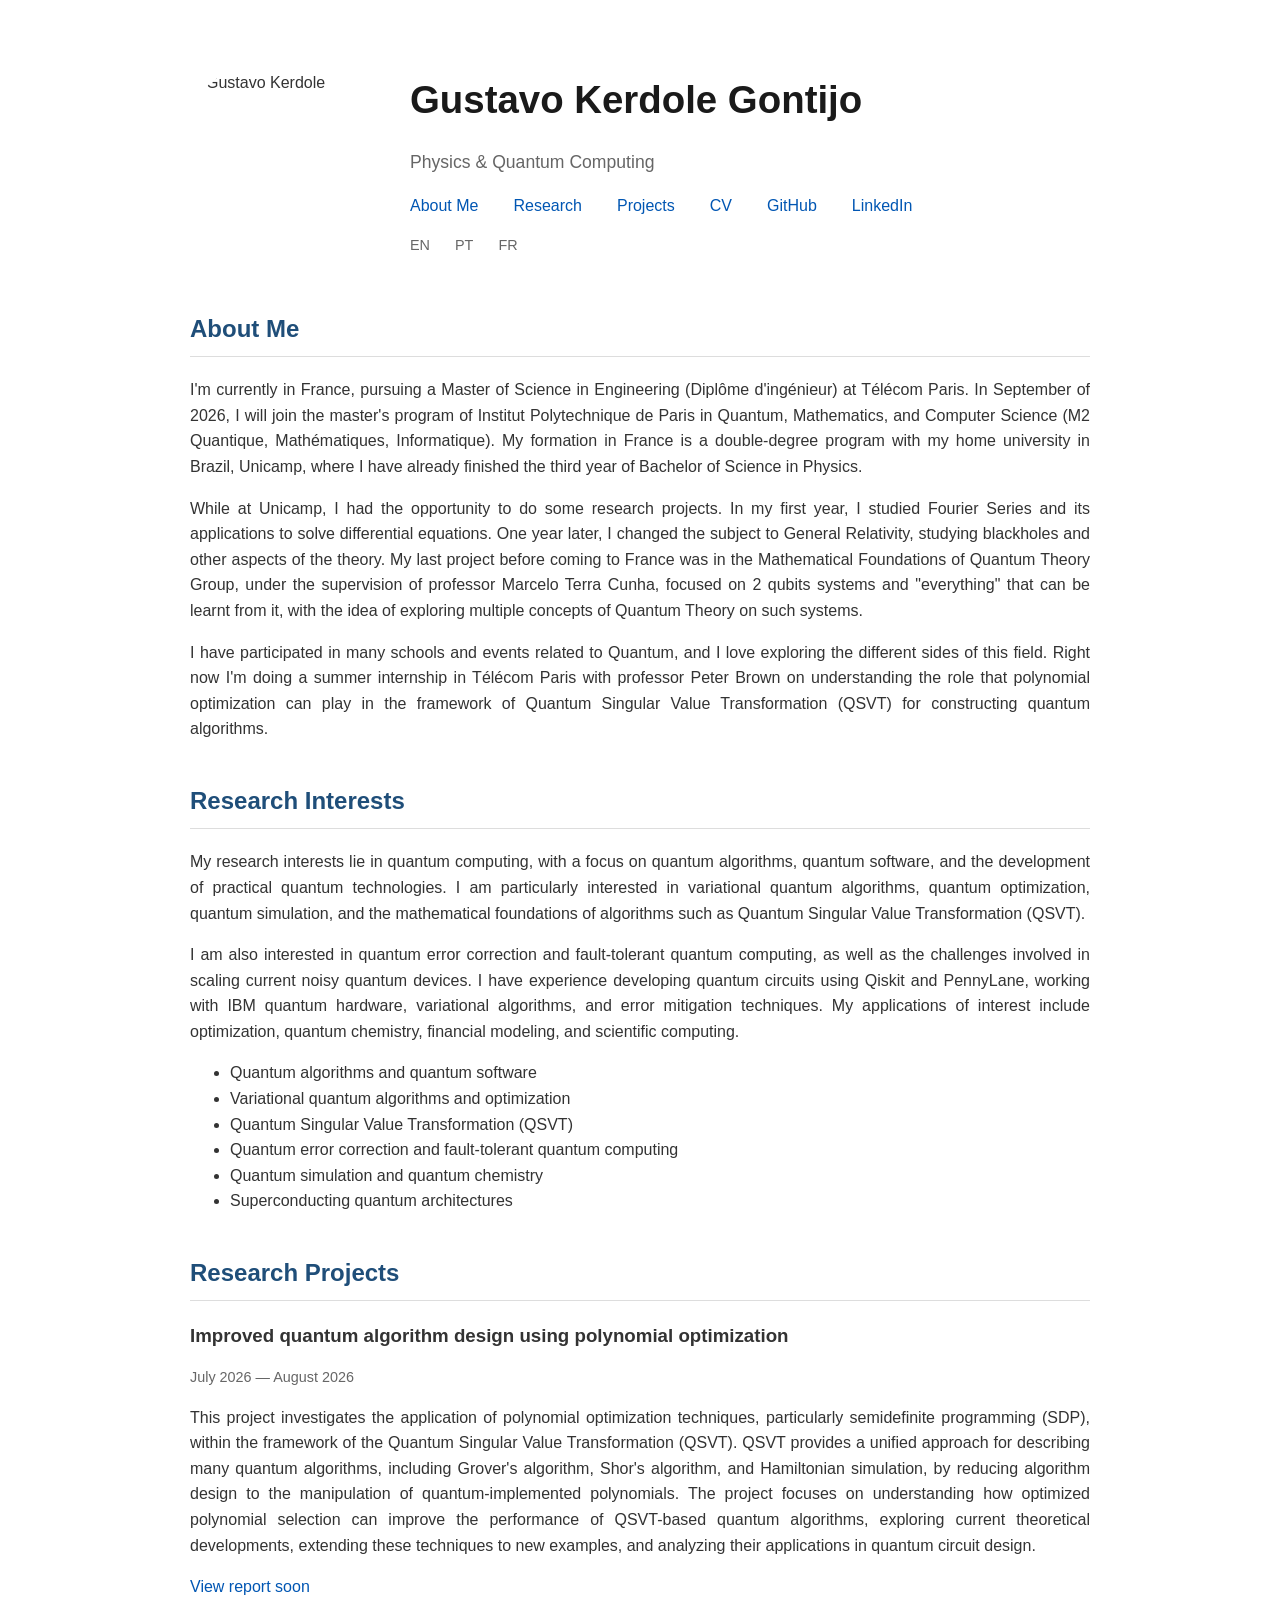
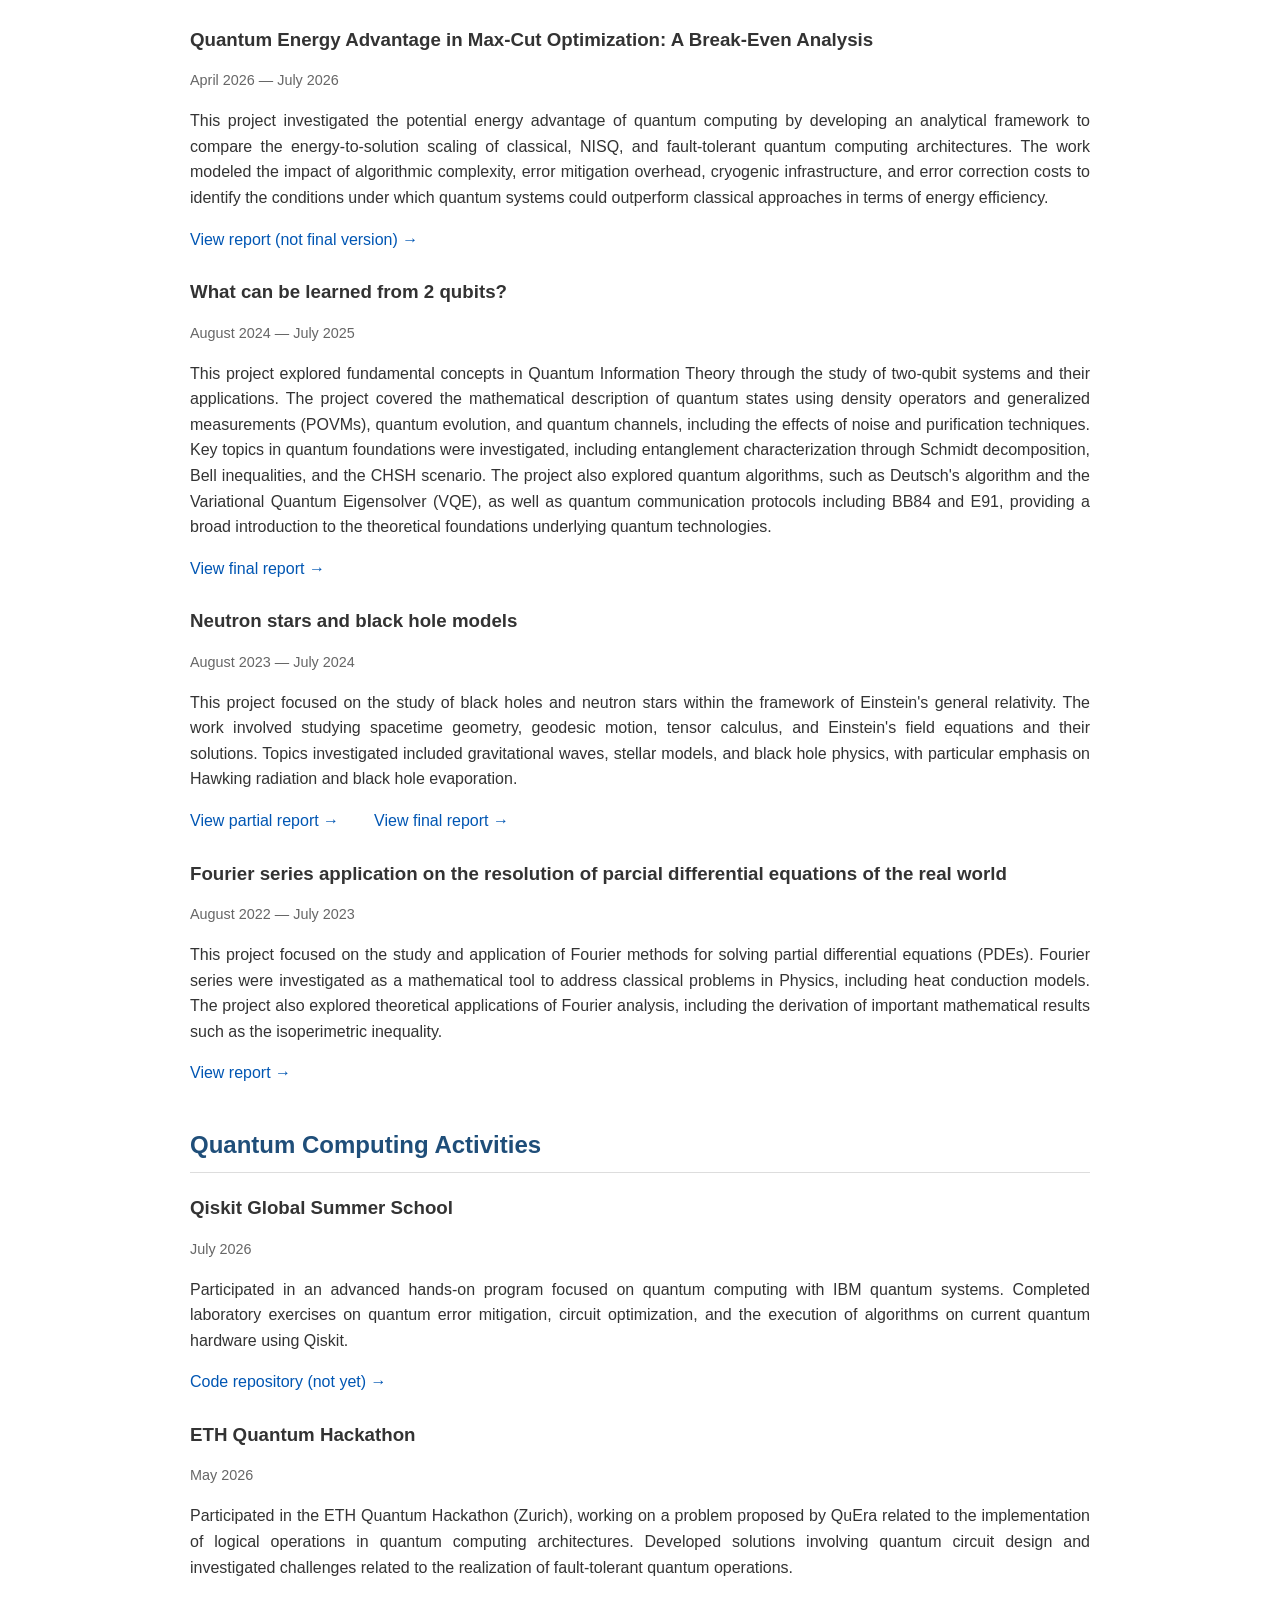
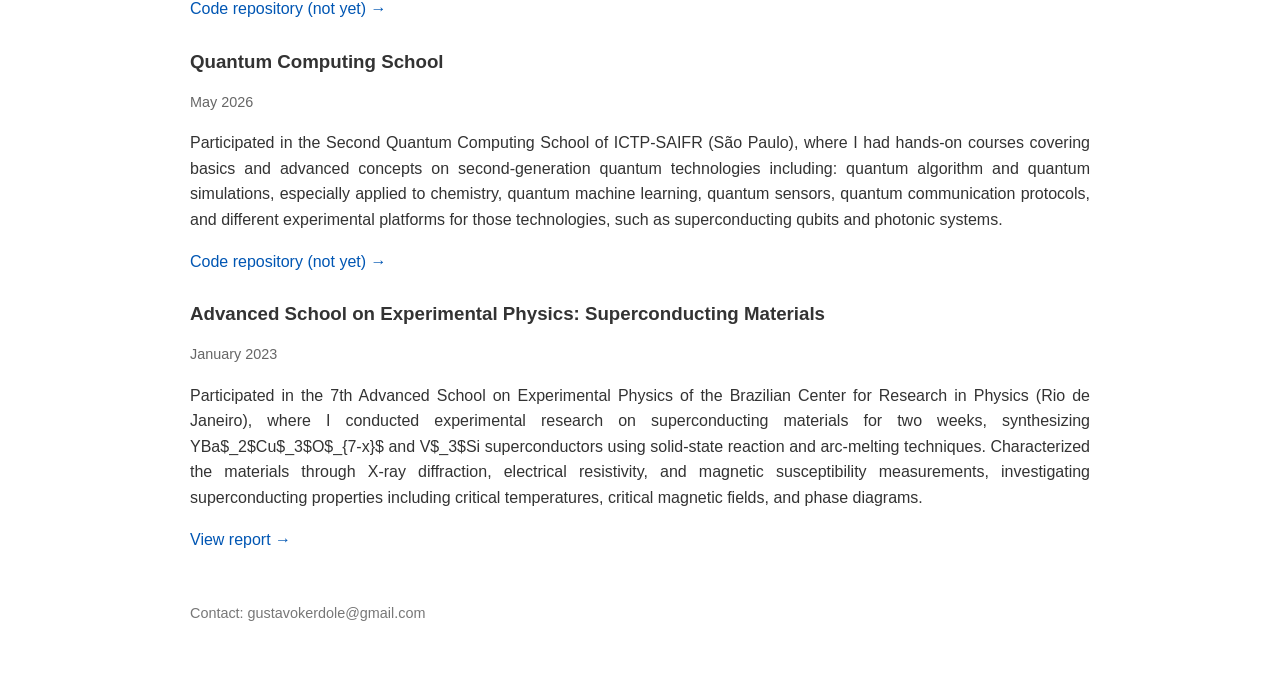
==== index.html @ c2aa0022 "Mobile version" ====
<!DOCTYPE html>
<html>

<head>
    <meta charset="UTF-8">
    <meta name="viewport" content="width=device-width, initial-scale=1.0">
    <title>Gustavo Kerdole Gontijo</title>
    <link rel="stylesheet" href="css/style.css">

    <script>
    MathJax = {
    tex: {
        inlineMath: [['$', '$'], ['\\(', '\\)']]
    }
    };
    </script>

    <script 
    src="https://cdn.jsdelivr.net/npm/mathjax@3/es5/tex-mml-chtml.js">
    </script>
</head>


<body>

<header>

<div class="profile">

    <img src="images/profile.jpg" alt="Gustavo Kerdole">

    <div>
        <h1>Gustavo Kerdole Gontijo</h1>

        <p class="subtitle">
            Physics & Quantum Computing
        </p>

        <nav>
            <a href="#aboutme">About Me</a>
            <a href="#research">Research</a>
            <a href="#projects">Projects</a>
            <a href="cv/Gustavo_Kerdole_CV_2026.pdf">CV</a>
            <a href="https://github.com/gustavokerdole">GitHub</a>
            <a href="https://www.linkedin.com/in/gustavokerdole/">LinkedIn</a>
        </nav>

        <nav class="languages">
            <a href="/">EN</a>
            <a href="/pt/">PT</a>
            <a href="/fr/">FR</a>
        </nav>
    </div>

</div>

</header>

<section id="aboutme">

<h2>About Me</h2>

<p>
I'm currently in France, pursuing a Master of Science in Engineering (Diplôme d'ingénieur) at Télécom Paris. In September of 2026, I will join the master's program of Institut Polytechnique de Paris in Quantum, Mathematics, and Computer Science (M2 Quantique, Mathématiques, Informatique). My formation in France is a double-degree program with my home university in Brazil, Unicamp, where I have already finished the third year of Bachelor of Science in Physics.
</p>

<p>
While at Unicamp, I had the opportunity to do some research projects. In my first year, I studied Fourier Series and its applications to solve differential equations. One year later, I changed the subject to General Relativity, studying blackholes and other aspects of the theory. My last project before coming to France was in the Mathematical Foundations of Quantum Theory Group, under the supervision of professor Marcelo Terra Cunha, focused on 2 qubits systems and "everything" that can be learnt from it, with the idea of exploring multiple concepts of Quantum Theory on such systems.
</p>

<p>
I have participated in many schools and events related to Quantum, and I love exploring the different sides of this field. Right now I'm doing a summer internship in Télécom Paris with professor Peter Brown on understanding the role that polynomial optimization can play in the framework of Quantum Singular Value Transformation (QSVT) for constructing quantum algorithms.
</p>

</section>

<section id="research">

<h2>Research Interests</h2>

<p>
My research interests lie in quantum computing, with a focus on quantum algorithms, quantum software, and the development of practical quantum technologies. I am particularly interested in variational quantum algorithms, quantum optimization, quantum simulation, and the mathematical foundations of algorithms such as Quantum Singular Value Transformation (QSVT).
</p>

<p>
I am also interested in quantum error correction and fault-tolerant quantum computing, as well as the challenges involved in scaling current noisy quantum devices. I have experience developing quantum circuits using Qiskit and PennyLane, working with IBM quantum hardware, variational algorithms, and error mitigation techniques. My applications of interest include optimization, quantum chemistry, financial modeling, and scientific computing.
</p>

<ul>
    <li>Quantum algorithms and quantum software</li>
    <li>Variational quantum algorithms and optimization</li>
    <li>Quantum Singular Value Transformation (QSVT)</li>
    <li>Quantum error correction and fault-tolerant quantum computing</li>
    <li>Quantum simulation and quantum chemistry</li>
    <li>Superconducting quantum architectures</li>
</ul>

</section>



<section id="projects">

<h2>Research Projects</h2>


<div class="project">

<h3>
Improved quantum algorithm design using polynomial optimization
</h3>

<p class="date">July 2026 — August 2026</p>

<p>
This project investigates the application of polynomial optimization techniques, particularly semidefinite programming (SDP), within the framework of the Quantum Singular Value Transformation (QSVT). QSVT provides a unified approach for describing many quantum algorithms, including Grover's algorithm, Shor's algorithm, and Hamiltonian simulation, by reducing algorithm design to the manipulation of quantum-implemented polynomials. The project focuses on understanding how optimized polynomial selection can improve the performance of QSVT-based quantum algorithms, exploring current theoretical developments, extending these techniques to new examples, and analyzing their applications in quantum circuit design. 
</p>

<nav>
<a>
View report soon
</a>
</nav>


</div>


<div class="project">

<h3>
Quantum Energy Advantage in Max-Cut Optimization: A Break-Even Analysis
</h3>

<p class="date">April 2026 — July 2026</p>

<p>
This project investigated the potential energy advantage of quantum computing by developing an analytical framework to compare the energy-to-solution scaling of classical, NISQ, and fault-tolerant quantum computing architectures. The work modeled the impact of algorithmic complexity, error mitigation overhead, cryogenic infrastructure, and error correction costs to identify the conditions under which quantum systems could outperform classical approaches in terms of energy efficiency.
</p>

<nav>
<a href="reports/quant_energy_adv_report_2026.pdf">
View report (not final version) →
</a>
</nav>


</div>


<div class="project">

<h3>
What can be learned from 2 qubits?
</h3>

<p class="date">August 2024 — July 2025</p>

<p>
This project explored fundamental concepts in Quantum Information Theory through the study of two-qubit systems and their applications. The project covered the mathematical description of quantum states using density operators and generalized measurements (POVMs), quantum evolution, and quantum channels, including the effects of noise and purification techniques. Key topics in quantum foundations were investigated, including entanglement characterization through Schmidt decomposition, Bell inequalities, and the CHSH scenario. The project also explored quantum algorithms, such as Deutsch's algorithm and the Variational Quantum Eigensolver (VQE), as well as quantum communication protocols including BB84 and E91, providing a broad introduction to the theoretical foundations underlying quantum technologies.
</p>

<nav>
<a href="reports/final_report_ic_2025.pdf">
View final report →
</a>
</nav>


</div>


<div class="project">

<h3>
Neutron stars and black hole models
</h3>

<p class="date">August 2023 — July 2024</p>

<p>
This project focused on the study of black holes and neutron stars within the framework of Einstein's general relativity. The work involved studying spacetime geometry, geodesic motion, tensor calculus, and Einstein's field equations and their solutions. Topics investigated included gravitational waves, stellar models, and black hole physics, with particular emphasis on Hawking radiation and black hole evaporation.
</p>

<nav>
<a href="reports/ic_2024/partial_report_ic_2024.pdf">
View partial report →
</a>

<a href="reports/ic_2024/final_report_ic_2024.pdf">
View final report →
</a>
</nav>


</div>


<div class="project">

<h3>
Fourier series application on the resolution of parcial differential equations of the real world
</h3>

<p class="date">August 2022 — July 2023</p>

<p>
This project focused on the study and application of Fourier methods for solving partial differential equations (PDEs). Fourier series were investigated as a mathematical tool to address classical problems in Physics, including heat conduction models. The project also explored theoretical applications of Fourier analysis, including the derivation of important mathematical results such as the isoperimetric inequality.
</p>

<a href="reports/ic_2023/final_report_ic_2023.pdf">
View report →
</a>

</div>


</section>


<section id="activities">

<h2>Quantum Computing Activities</h2>

<div class="activity">

    <h3>Qiskit Global Summer School</h3>
    
    <p class="date">July 2026</p>

    <p>
    Participated in an advanced hands-on program focused on quantum
    computing with IBM quantum systems. Completed laboratory exercises
    on quantum error mitigation, circuit optimization, and the execution
    of algorithms on current quantum hardware using Qiskit.
    </p>

    <a href="link-to-code">
    Code repository (not yet) →
    </a>

</div>

<div class="activity">

    <h3>ETH Quantum Hackathon</h3>
    
    <p class="date">May 2026</p>

    <p>
    Participated in the ETH Quantum Hackathon (Zurich), working on a problem proposed by QuEra related to the implementation of logical operations in quantum computing architectures. Developed solutions involving quantum circuit design and investigated challenges related to the realization of fault-tolerant quantum operations.
    </p>

    <a href="link-to-code">
    Code repository (not yet) →
    </a>

</div>

<div class="activity">

    <h3>Quantum Computing School</h3>
    
    <p class="date">May 2026</p>

    <p>
    Participated in the Second Quantum Computing School of ICTP-SAIFR (São Paulo), where I had hands-on courses covering basics and advanced concepts on second-generation quantum technologies including: quantum algorithm and quantum simulations, especially applied to chemistry, quantum machine learning, quantum sensors, quantum communication protocols, and different experimental platforms for those technologies, such as superconducting qubits and photonic systems.
    </p>

    <a href="link-to-code">
    Code repository (not yet) →
    </a>

</div>

<div class="activity">

<h3>Advanced School on Experimental Physics: Superconducting Materials</h3>

<p class="date">January 2023</p>

<p>
Participated in the 7th Advanced School on Experimental Physics of the Brazilian Center for Research in Physics (Rio de Janeiro), where I conducted experimental research on superconducting materials for two weeks, synthesizing YBa$_2$Cu$_3$O$_{7-x}$ and V$_3$Si superconductors using solid-state reaction and arc-melting techniques. Characterized the materials through X-ray diffraction, electrical resistivity, and magnetic susceptibility measurements, investigating superconducting properties including critical temperatures, critical magnetic fields, and phase diagrams.

</p>

<a href="reports/superconductors.pdf">
View report →
</a>

</div>

</section>

<footer>

<p>
Contact: gustavokerdole@gmail.com
</p>

</footer>


</body>

</html>
---- css/style.css ----
/* General layout */

body {
    font-family: "Helvetica Neue", Arial, sans-serif;
    max-width: 900px;
    margin: auto;
    padding: 40px;
    line-height: 1.6;
    color: #333;
    background-color: #ffffff;
}

section p {
    text-align: justify;
    hyphens: auto;
}

/* Header */

header {
    margin-bottom: 50px;
}

h1 {
    font-size: 2.4em;
    margin-bottom: 5px;
    color: #1a1a1a;
}

.subtitle {
    color: #666;
    font-size: 1.1em;
}

/* Profile Picture */

.profile {
    display: flex;
    align-items: center;
    gap: 30px;
}

.profile img {
    width: 190px;
    height: 190px;
    object-fit: cover;
    border-radius: 30%;
    margin-top: 30px;
}

/* Languages */

.languages {
    margin-top: 15px;
}

.languages a {
    margin-right: 10px;
    font-size: 0.9em;
    color: #666;
}

/* Navigation */

nav {
    display: flex;
    flex-wrap: wrap;
    gap: 15px;
}

nav a {
    margin-right: 20px;
    text-decoration: none;
    color: #0056b3;
}

nav a:hover {
    text-decoration: underline;
}


/* Sections */

section {
    margin-bottom: 40px;
}

h2 {
    border-bottom: 1px solid #ddd;
    padding-bottom: 8px;
    color: #1f4e79;
}


/* Project cards */

.project {
    margin-bottom: 25px;
}

.project h3 {
    margin-bottom: 5px;
}

.project a {
    color: #0056b3;
    text-decoration: none;
}

.project a:hover {
    text-decoration: underline;
}

.date {
    color: #666;
    font-size: 0.9em;
    white-space: nowrap;
}

/* Activities cards */

.activity {
    margin-bottom: 25px;
}

.activity h3 {
    margin-bottom: 5px;
}

.activity a {
    color: #0056b3;
    text-decoration: none;
}

.activity a:hover {
    text-decoration: underline;
}

.date {
    color: #666;
    font-size: 0.9em;
    white-space: nowrap;
}


/* Footer */

footer {
    margin-top: 50px;
    font-size: 0.9em;
    color: #777;
}

/* Mobile version modifications */

@media (max-width: 768px) {

    header {
        margin-bottom: 10px;
    }

    .profile {
        flex-direction: column;
        text-align: center;
    }

    .profile img {
        width: 180px;
    }

    section {
        padding: 10px;
        margin-bottom: 1px;
    }

    h1 {
        font-size: 1.7em;
    }

    h2 {
        font-size: 1.4em;
    }

    .profile nav {
        justify-content: center;
    }

}
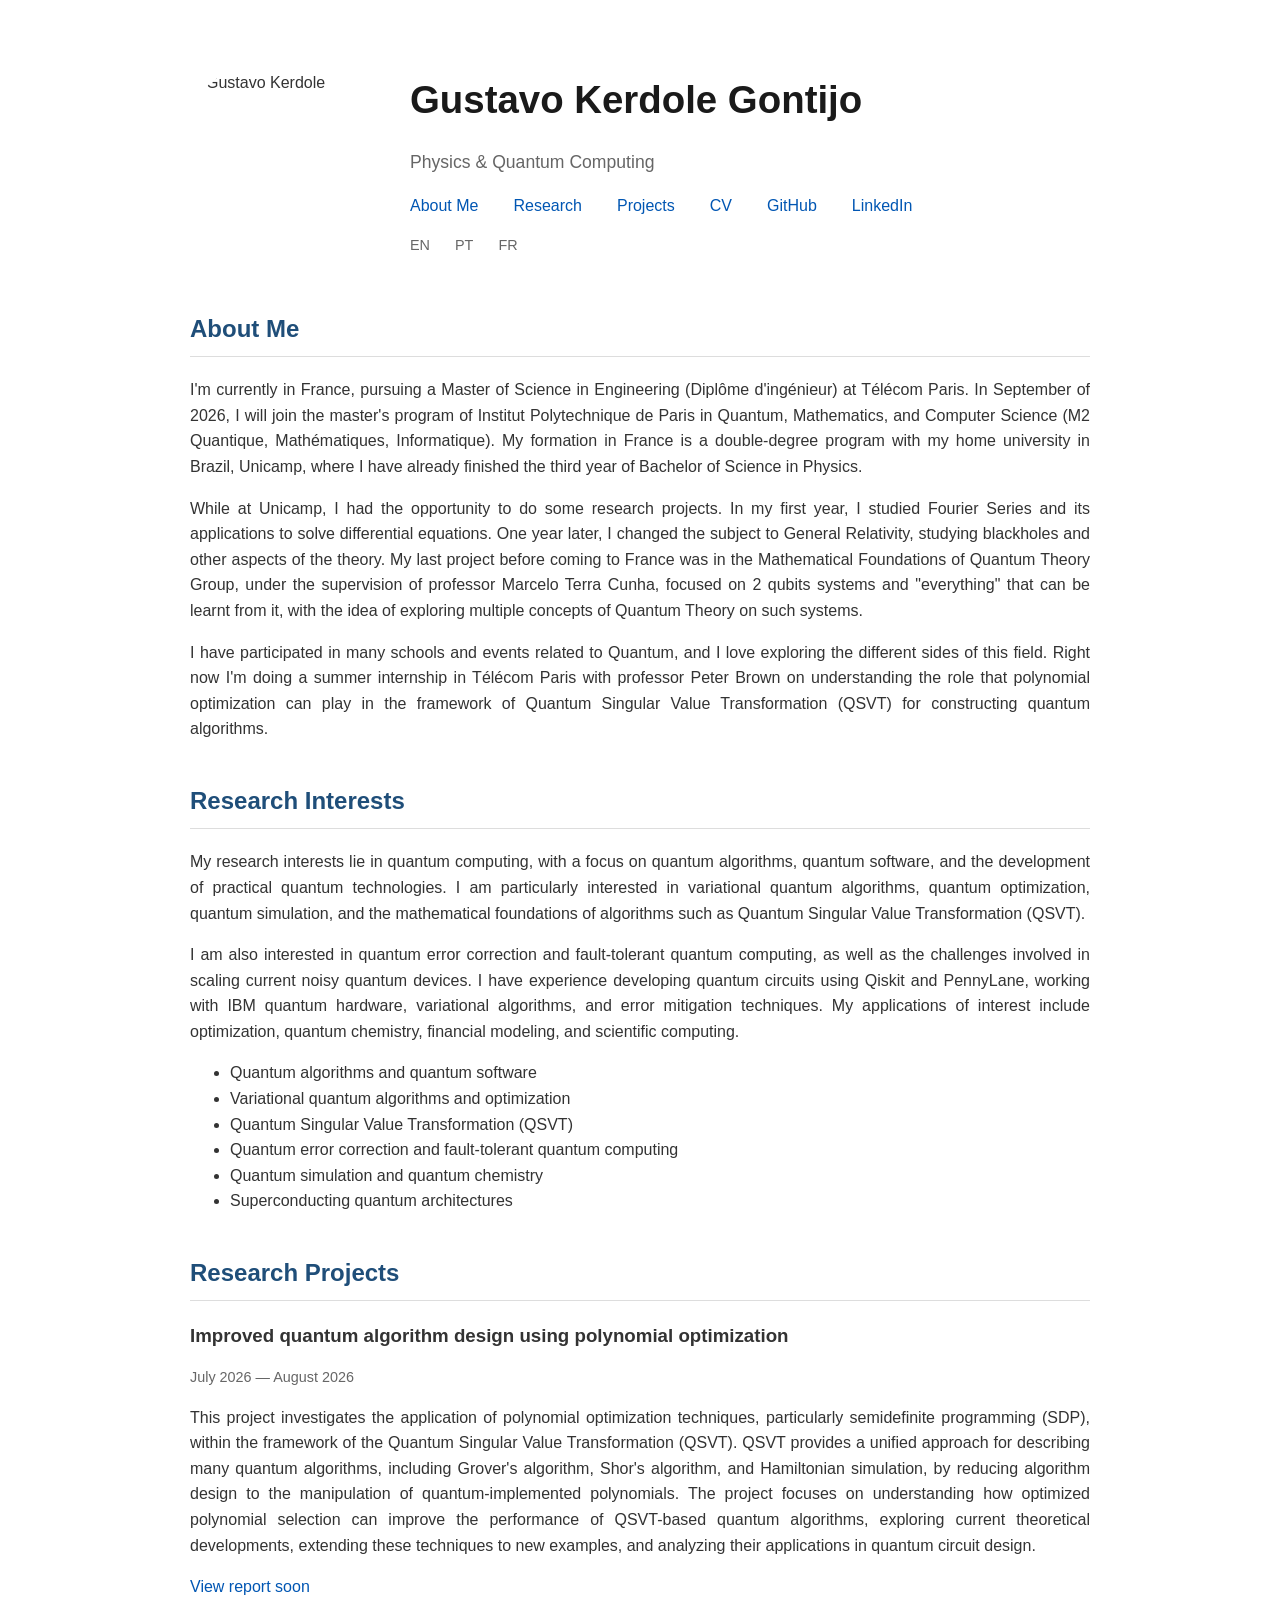
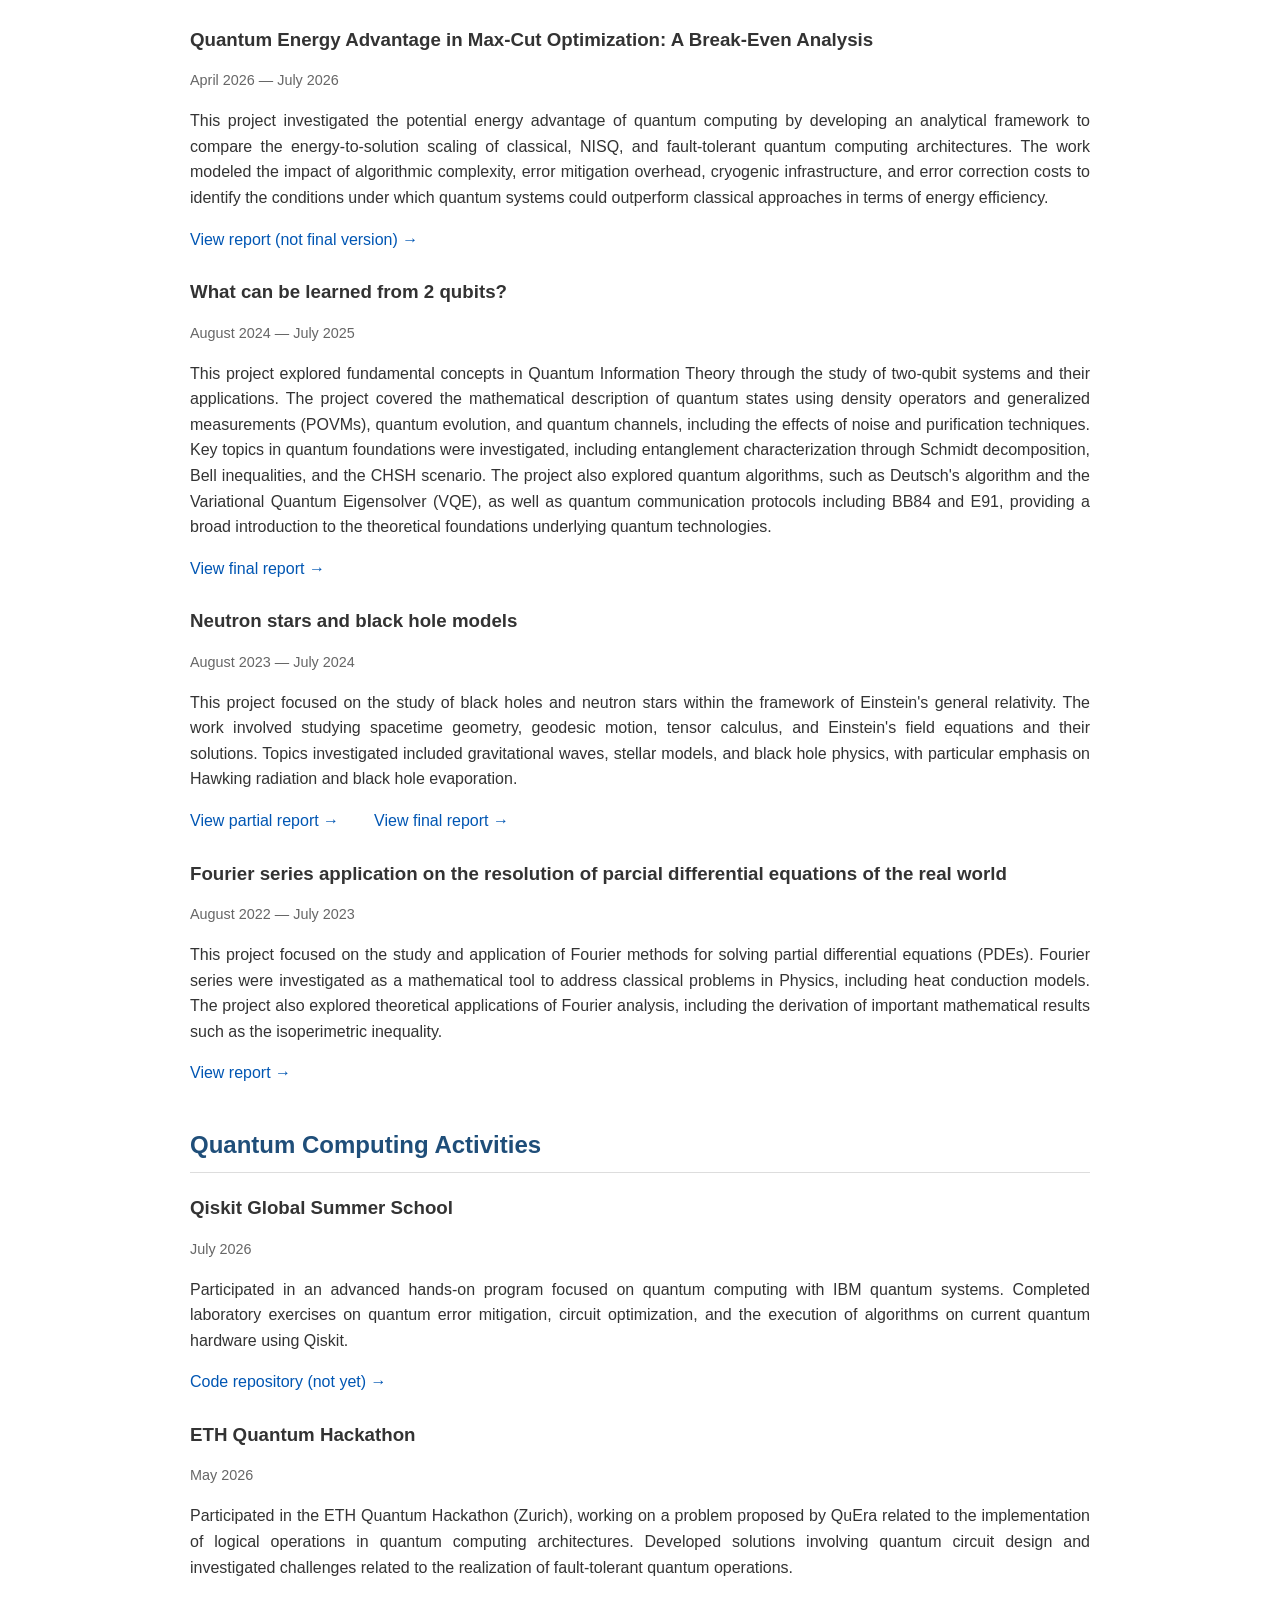
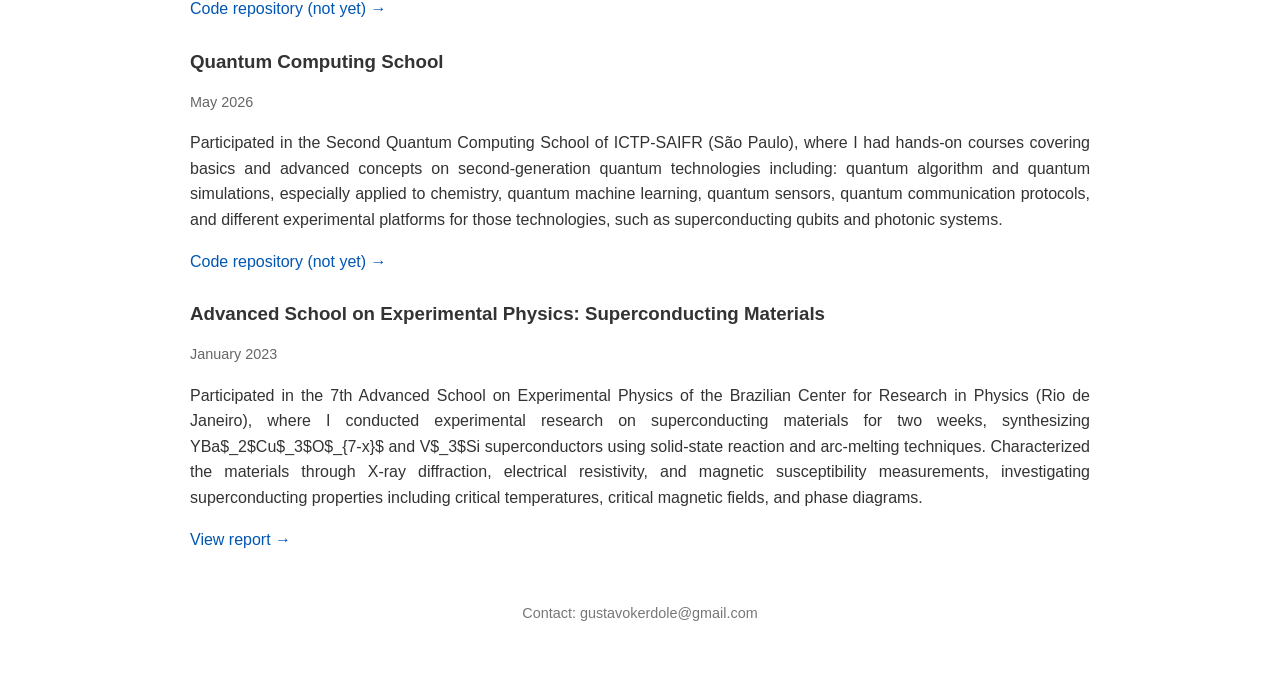
==== commit 71affdae: "Mobile update" ====
--- a/index.html
+++ b/index.html
@@ -235,7 +235,7 @@
     of algorithms on current quantum hardware using Qiskit.
     </p>
 
-    <a href="link-to-code">
+    <a>
     Code repository (not yet) →
     </a>
 
@@ -251,7 +251,7 @@
     Participated in the ETH Quantum Hackathon (Zurich), working on a problem proposed by QuEra related to the implementation of logical operations in quantum computing architectures. Developed solutions involving quantum circuit design and investigated challenges related to the realization of fault-tolerant quantum operations.
     </p>
 
-    <a href="link-to-code">
+    <a>
     Code repository (not yet) →
     </a>
 
@@ -267,7 +267,7 @@
     Participated in the Second Quantum Computing School of ICTP-SAIFR (São Paulo), where I had hands-on courses covering basics and advanced concepts on second-generation quantum technologies including: quantum algorithm and quantum simulations, especially applied to chemistry, quantum machine learning, quantum sensors, quantum communication protocols, and different experimental platforms for those technologies, such as superconducting qubits and photonic systems.
     </p>
 
-    <a href="link-to-code">
+    <a>
     Code repository (not yet) →
     </a>
 
--- a/css/style.css
+++ b/css/style.css
@@ -149,14 +149,20 @@
     margin-top: 50px;
     font-size: 0.9em;
     color: #777;
+    text-align: center;
 }
 
 /* Mobile version modifications */
 
 @media (max-width: 768px) {
 
+    body{
+        padding: 20px;
+    }
+
     header {
         margin-bottom: 10px;
+        padding: 20px;
     }
 
     .profile {
@@ -169,7 +175,7 @@
     }
 
     section {
-        padding: 10px;
+        padding: 1px;
         margin-bottom: 1px;
     }
 
